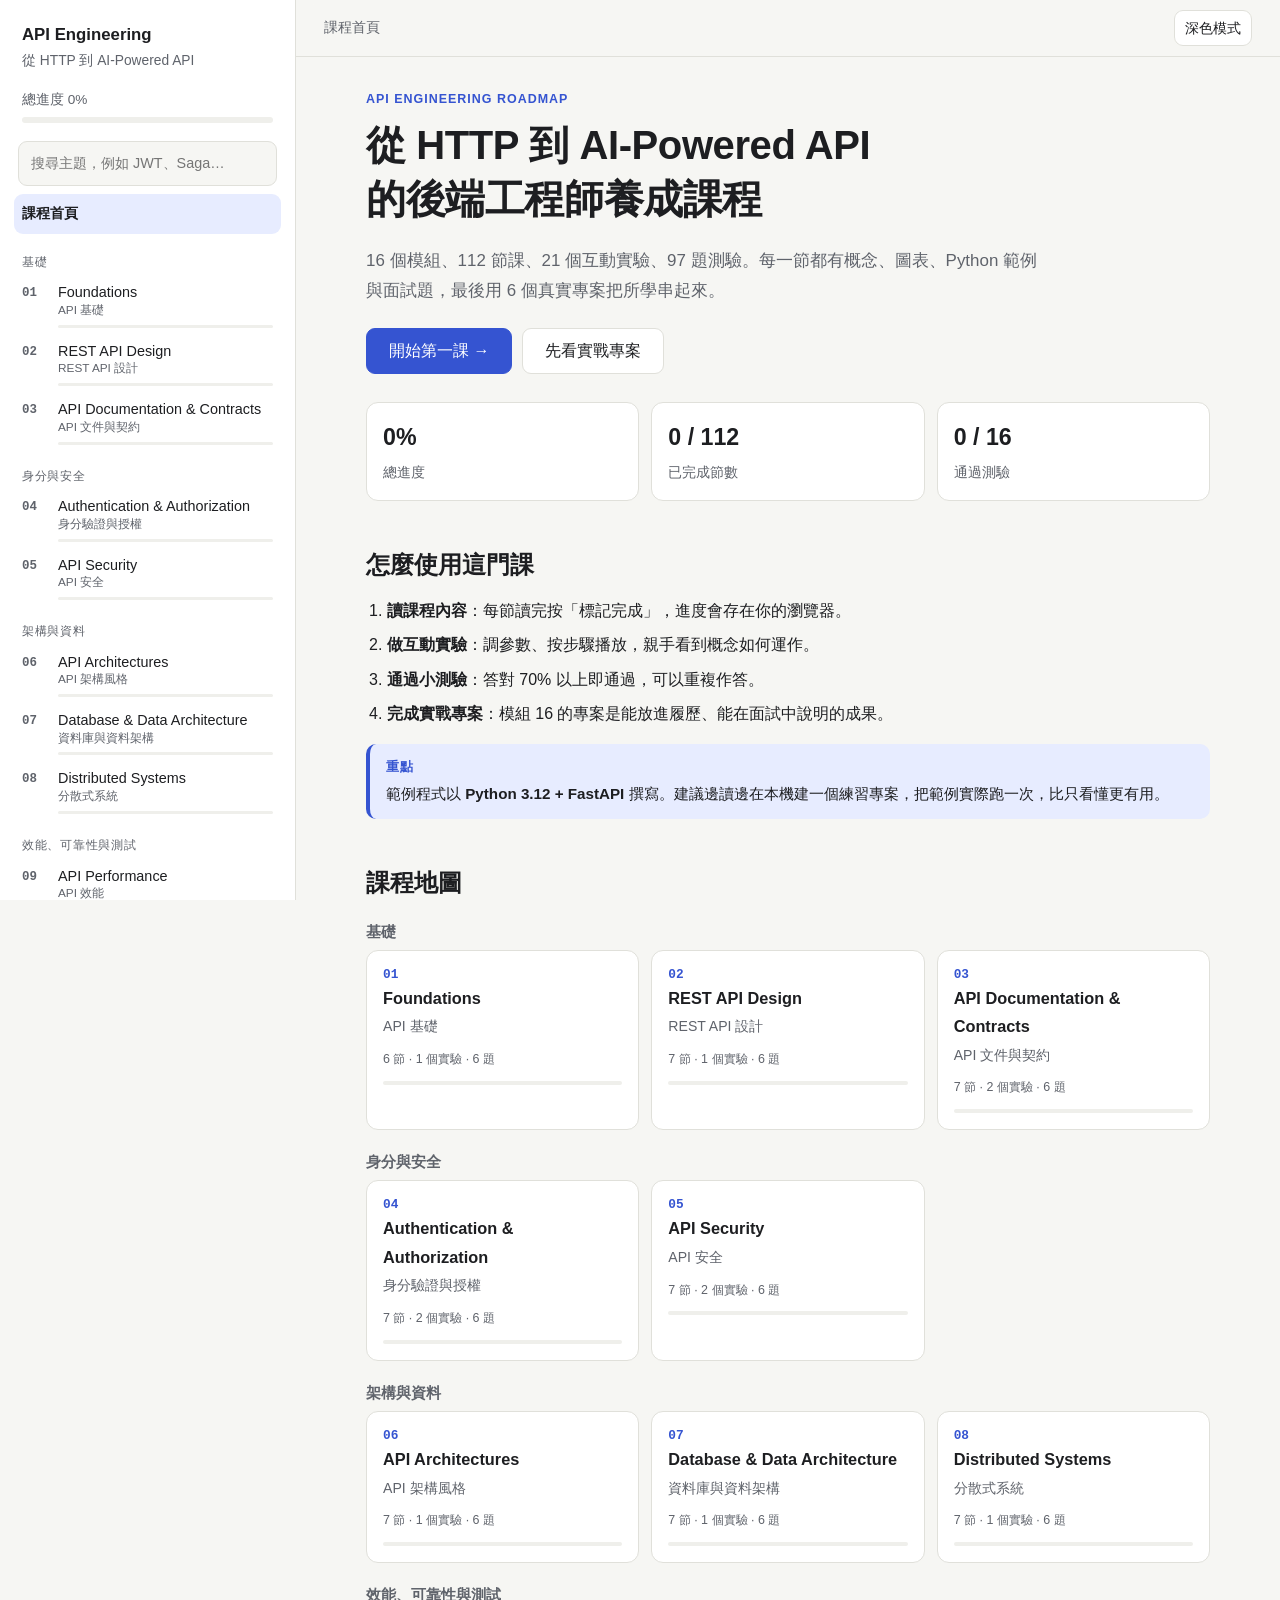
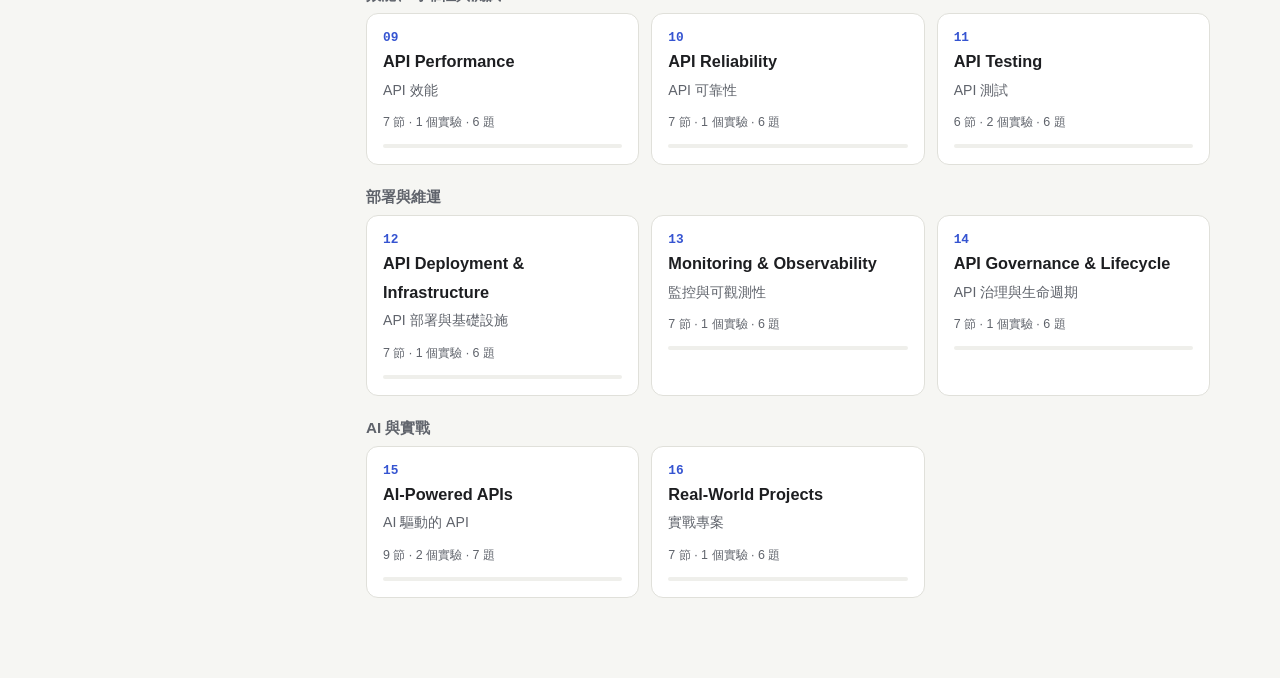
==== index.html @ 9909c521 "Build interactive API Engineering course (16 modules) Single-page course that opens directly from in" ====
<!doctype html>
<html lang="zh-Hant-TW">
<head>
  <meta charset="utf-8">
  <meta name="viewport" content="width=device-width, initial-scale=1">
  <title>API Engineering 互動式課程</title>
  <meta name="description" content="從 HTTP 到 AI-Powered API 的後端工程師養成互動式課程：16 個模組、互動實驗、測驗與實戰專案。">
  <link rel="stylesheet" href="assets/style.css">
</head>
<body>
  <div class="layout">
    <aside class="side" aria-label="課程目錄">
      <a class="brand" href="#/">API Engineering<small>從 HTTP 到 AI-Powered API</small></a>
      <div class="total">總進度 <span id="total-pct">0%</span><div class="total-track"><i id="total-bar"></i></div></div>
      <div class="search">
        <input id="search" type="search" placeholder="搜尋主題，例如 JWT、Saga…" aria-label="搜尋課程主題" autocomplete="off">
        <div id="search-results" hidden></div>
      </div>
      <nav id="mod-nav"></nav>
    </aside>
    <div class="content">
      <div class="topbar">
        <button type="button" class="icon-btn" id="menu-btn" aria-label="開啟目錄">☰ 目錄</button>
        <span id="crumb"></span>
        <button type="button" class="icon-btn" id="theme-btn" aria-label="切換深色／淺色模式">深色模式</button>
      </div>
      <main id="main" tabindex="-1"></main>
    </div>
  </div>
  <div id="scrim"></div>
  <div id="print-area"></div>

  <noscript><p style="padding:24px">此課程需要啟用 JavaScript。</p></noscript>

  <script src="assets/app.js"></script>
  <script src="content/m01-foundations.js"></script>
  <script src="content/m02-rest.js"></script>
  <script src="content/m03-contracts.js"></script>
  <script src="content/m04-auth.js"></script>
  <script src="content/m05-security.js"></script>
  <script src="content/m06-architectures.js"></script>
  <script src="content/m07-database.js"></script>
  <script src="content/m08-distributed.js"></script>
  <script src="content/m09-performance.js"></script>
  <script src="content/m10-reliability.js"></script>
  <script src="content/m11-testing.js"></script>
  <script src="content/m12-deployment.js"></script>
  <script src="content/m13-observability.js"></script>
  <script src="content/m14-governance.js"></script>
  <script src="content/m15-ai-apis.js"></script>
  <script src="content/m16-projects.js"></script>
  <script>Course.start();</script>
</body>
</html>
---- assets/style.css ----
/* API Engineering 互動式課程 — 樣式 */
:root {
  --bg: #f6f6f3;
  --surface: #ffffff;
  --surface-2: #efefeb;
  --text: #1d1e21;
  --muted: #5f636b;
  --border: #e0e0da;
  --accent: #3554d1;
  --accent-ink: #ffffff;
  --accent-weak: #e7ecff;
  --good: #1d7f47;
  --good-weak: #e1f3e8;
  --warn: #a8540c;
  --warn-weak: #fcefdf;
  --bad: #be3434;
  --bad-weak: #fbe6e6;
  --info: #2a6f9b;
  --info-weak: #e3f0f8;
  --code-bg: #f3f3ef;
  --t-k: #8a3fb8;
  --t-s: #1d7f47;
  --t-c: #8a8d94;
  --t-n: #b4560f;
  --t-p: #2457b8;
  --t-d: #a1356b;
  --shadow: 0 1px 2px rgba(0, 0, 0, .04), 0 4px 16px rgba(0, 0, 0, .04);
  --radius: 12px;
  --side-w: 296px;
  --font: -apple-system, BlinkMacSystemFont, "Segoe UI", "PingFang TC", "Noto Sans TC", "Microsoft JhengHei", "Heiti TC", sans-serif;
  --mono: ui-monospace, "SFMono-Regular", "JetBrains Mono", Menlo, Consolas, "Noto Sans Mono CJK TC", monospace;
  color-scheme: light;
}
@media (prefers-color-scheme: dark) {
  :root:not([data-theme="light"]) {
    --bg: #131416; --surface: #1b1c1f; --surface-2: #24262a; --text: #e8e8e6; --muted: #a0a3aa; --border: #2f3136;
    --accent: #8ea2ff; --accent-ink: #10131d; --accent-weak: #232a47;
    --good: #5fcf8e; --good-weak: #17301f; --warn: #f0a85b; --warn-weak: #35261a; --bad: #f07a7a; --bad-weak: #3a1d1d;
    --info: #7cc0ea; --info-weak: #18303f; --code-bg: #16171a;
    --t-k: #c79bf0; --t-s: #8fd6a4; --t-c: #7c8088; --t-n: #f0b072; --t-p: #8eb4ff; --t-d: #f08cbf;
    --shadow: 0 1px 2px rgba(0, 0, 0, .3); color-scheme: dark;
  }
}
:root[data-theme="dark"] {
  --bg: #131416; --surface: #1b1c1f; --surface-2: #24262a; --text: #e8e8e6; --muted: #a0a3aa; --border: #2f3136;
  --accent: #8ea2ff; --accent-ink: #10131d; --accent-weak: #232a47;
  --good: #5fcf8e; --good-weak: #17301f; --warn: #f0a85b; --warn-weak: #35261a; --bad: #f07a7a; --bad-weak: #3a1d1d;
  --info: #7cc0ea; --info-weak: #18303f; --code-bg: #16171a;
  --t-k: #c79bf0; --t-s: #8fd6a4; --t-c: #7c8088; --t-n: #f0b072; --t-p: #8eb4ff; --t-d: #f08cbf;
  --shadow: 0 1px 2px rgba(0, 0, 0, .3); color-scheme: dark;
}

* { box-sizing: border-box; }
html { -webkit-text-size-adjust: 100%; }
body { margin: 0; background: var(--bg); color: var(--text); font: 16px/1.75 var(--font); }
a { color: var(--accent); text-decoration: none; }
a:hover { text-decoration: underline; }
h1, h2, h3, h4 { line-height: 1.35; margin: 0 0 .5em; }
p { margin: 0 0 1em; }
small { font-size: .82em; }
code { font-family: var(--mono); font-size: .88em; background: var(--surface-2); padding: .1em .38em; border-radius: 5px; }
.muted { color: var(--muted); }
.small { font-size: .85rem; }
.center { text-align: center; }
.good { color: var(--good); }
.bad { color: var(--bad); }
.warn { color: var(--warn); }
:focus-visible { outline: 2px solid var(--accent); outline-offset: 2px; }
main:focus, main:focus-visible { outline: none; }

/* ---------- 版面 ---------- */
.layout { display: grid; grid-template-columns: var(--side-w) minmax(0, 1fr); min-height: 100vh; }
.side { position: sticky; top: 0; height: 100vh; overflow-y: auto; background: var(--surface); border-right: 1px solid var(--border); padding: 20px 14px 32px; }
.brand { display: block; color: var(--text); font-weight: 700; font-size: 1.05rem; padding: 0 8px; }
.brand small { display: block; color: var(--muted); font-weight: 400; }
.total { padding: 14px 8px 4px; font-size: .85rem; color: var(--muted); }
.total-track { height: 6px; background: var(--surface-2); border-radius: 99px; overflow: hidden; margin-top: 6px; }
.total-track i { display: block; height: 100%; background: var(--accent); width: 0; transition: width .3s; }
.search { position: relative; margin: 14px 4px 8px; }
.search input { width: 100%; padding: 9px 12px; border: 1px solid var(--border); border-radius: 9px; background: var(--bg); color: var(--text); font: inherit; font-size: .9rem; }
#search-results { position: absolute; left: 0; right: 0; top: calc(100% + 4px); z-index: 30; background: var(--surface); border: 1px solid var(--border); border-radius: 10px; box-shadow: var(--shadow); max-height: 60vh; overflow-y: auto; padding: 6px; }
#search-results a { display: block; padding: 8px 10px; border-radius: 8px; color: var(--text); font-size: .88rem; line-height: 1.45; }
#search-results a:hover { background: var(--surface-2); text-decoration: none; }
#search-results small { display: block; color: var(--muted); }
#search-results p { margin: 8px 10px; font-size: .88rem; }
#mod-nav a { display: block; color: var(--text); border-radius: 9px; padding: 7px 8px; font-size: .9rem; }
#mod-nav a:hover { background: var(--surface-2); text-decoration: none; }
#mod-nav a.active { background: var(--accent-weak); }
.nav-home, .nav-finish { font-weight: 600; margin: 4px 0; }
.nav-finish { margin-top: 14px; border: 1px dashed var(--border); }
.nav-phase { font-size: .74rem; letter-spacing: .06em; color: var(--muted); padding: 14px 8px 4px; }
.nav-mod { display: grid !important; grid-template-columns: 30px 1fr; gap: 0 6px; align-items: start; }
.nav-num { font: 600 .78rem var(--mono); color: var(--muted); padding-top: 3px; }
.nav-mod.complete .nav-num { color: var(--good); }
.nav-mod.complete .nav-num::after { content: " ✓"; }
.nav-title { line-height: 1.35; }
.nav-title small { display: block; color: var(--muted); }
.nav-bar { grid-column: 2; height: 3px; background: var(--surface-2); border-radius: 99px; margin-top: 6px; overflow: hidden; }
.nav-bar i { display: block; height: 100%; background: var(--accent); width: 0; }
.nav-mod.complete .nav-bar i { background: var(--good); }

.content { min-width: 0; }
.topbar { position: sticky; top: 0; z-index: 20; display: flex; align-items: center; gap: 12px; padding: 10px 28px; background: color-mix(in srgb, var(--bg) 88%, transparent); backdrop-filter: blur(8px); border-bottom: 1px solid var(--border); }
#crumb { flex: 1; min-width: 0; font-size: .9rem; color: var(--muted); white-space: nowrap; overflow: hidden; text-overflow: ellipsis; }
.icon-btn { border: 1px solid var(--border); background: var(--surface); color: var(--text); border-radius: 9px; height: 36px; min-width: 36px; padding: 0 10px; font: inherit; font-size: .88rem; cursor: pointer; }
.icon-btn:hover { background: var(--surface-2); }
#menu-btn { display: none; }
main { max-width: 900px; margin: 0 auto; padding: 32px 28px 80px; outline: none; }
#scrim { display: none; }

/* ---------- 按鈕 ---------- */
.btn { display: inline-flex; align-items: center; justify-content: center; gap: 6px; border: 1px solid var(--border); background: var(--surface); color: var(--text); padding: 8px 16px; border-radius: 9px; font: inherit; font-size: .92rem; font-weight: 500; cursor: pointer; text-decoration: none !important; line-height: 1.4; }
.btn:hover { background: var(--surface-2); }
.btn:disabled { opacity: .45; cursor: not-allowed; }
.btn.primary { background: var(--accent); color: var(--accent-ink); border-color: var(--accent); }
.btn.primary:hover { filter: brightness(1.08); }
.btn.ghost { background: transparent; }
.btn.danger { color: var(--bad); border-color: var(--bad); background: transparent; }
.btn.lg { padding: 11px 22px; font-size: 1rem; }
.chip { border: 1px solid var(--border); background: var(--surface); color: var(--text); padding: 6px 12px; border-radius: 99px; font: inherit; font-size: .88rem; cursor: pointer; }
.chip:hover { border-color: var(--accent); }
.chip.on { background: var(--accent); color: var(--accent-ink); border-color: var(--accent); }
.chip.ok { background: var(--good-weak); border-color: var(--good); color: var(--good); }
.chip.bad { background: var(--bad-weak); border-color: var(--bad); color: var(--bad); }

/* ---------- 首頁 ---------- */
.eyebrow { font-size: .78rem; letter-spacing: .08em; text-transform: uppercase; color: var(--accent); font-weight: 600; margin-bottom: .6em; }
.hero h1 { font-size: clamp(1.7rem, 4vw, 2.5rem); letter-spacing: -.01em; }
.lead { font-size: 1.06rem; color: var(--muted); max-width: 680px; }
.hero-cta { display: flex; flex-wrap: wrap; gap: 10px; margin: 22px 0 28px; }
.stat-row { display: grid; grid-template-columns: repeat(auto-fit, minmax(150px, 1fr)); gap: 12px; }
.stat-row.col { grid-template-columns: 1fr 1fr; }
.stat { background: var(--surface); border: 1px solid var(--border); border-radius: var(--radius); padding: 14px 16px; }
.stat b { display: block; font-size: 1.45rem; font-variant-numeric: tabular-nums; }
.stat span { color: var(--muted); font-size: .85rem; }
.how, .roadmap { margin-top: 48px; }
.how-list { padding-left: 1.3em; }
.how-list li { margin-bottom: .4em; }
.phase { margin-top: 22px; }
.phase h3 { font-size: .95rem; color: var(--muted); font-weight: 600; }
.mod-grid { display: grid; grid-template-columns: repeat(auto-fill, minmax(240px, 1fr)); gap: 12px; }
.mod-card { display: flex; flex-direction: column; gap: 2px; background: var(--surface); border: 1px solid var(--border); border-radius: var(--radius); padding: 16px; color: var(--text); transition: border-color .15s, transform .15s; }
.mod-card:hover { border-color: var(--accent); text-decoration: none; transform: translateY(-1px); }
.mc-num { font: 600 .8rem var(--mono); color: var(--accent); }
.mod-card.complete .mc-num { color: var(--good); }
.mod-card.complete .mc-num::after { content: " ✓ 完成"; font-family: var(--font); }
.mc-title { font-weight: 650; font-size: 1.02rem; }
.mc-zh { color: var(--muted); font-size: .88rem; }
.mc-meta { color: var(--muted); font-size: .78rem; margin-top: 8px; }
.mc-bar, .mp-bar { height: 4px; background: var(--surface-2); border-radius: 99px; overflow: hidden; margin-top: 8px; }
.mc-bar i, .mp-bar i { display: block; height: 100%; background: var(--accent); }
.mod-card.complete .mc-bar i { background: var(--good); }

/* ---------- 模組頁 ---------- */
.mod-head h1 { font-size: clamp(1.6rem, 4vw, 2.2rem); margin-bottom: .1em; }
.mod-zh { color: var(--muted); font-size: 1.1rem; margin-bottom: 1em; }
.goals { background: var(--surface); border: 1px solid var(--border); border-radius: var(--radius); padding: 16px 20px; margin: 18px 0; }
.goals h2 { font-size: .95rem; color: var(--muted); }
.goals ul { margin: 0; padding-left: 1.2em; }
.mod-prog { display: flex; align-items: center; gap: 12px; }
.mod-prog .mp-bar { flex: 1; margin: 0; height: 6px; }
.mp-text { font-size: .85rem; color: var(--muted); white-space: nowrap; }
.tabs { position: sticky; top: 57px; z-index: 10; display: flex; gap: 4px; margin: 26px 0 22px; border-bottom: 1px solid var(--border); background: var(--bg); overflow-x: auto; scrollbar-width: none; }
.tabs a { padding: 10px 14px; color: var(--muted); border-bottom: 2px solid transparent; margin-bottom: -1px; white-space: nowrap; font-weight: 500; }
.tabs a:hover { color: var(--text); text-decoration: none; }
.tabs a.on { color: var(--text); border-bottom-color: var(--accent); }
.tabs small { background: var(--surface-2); border-radius: 99px; padding: 0 7px; font-size: .74rem; }
.pager { display: flex; justify-content: space-between; gap: 12px; margin-top: 48px; padding-top: 20px; border-top: 1px solid var(--border); flex-wrap: wrap; }

.toc { list-style: none; padding: 0; margin: 0 0 28px; display: grid; grid-template-columns: repeat(auto-fill, minmax(250px, 1fr)); gap: 6px; }
.toc a { display: block; padding: 8px 12px; border-radius: 9px; background: var(--surface); border: 1px solid var(--border); color: var(--text); font-size: .9rem; line-height: 1.4; }
.toc a:hover { border-color: var(--accent); text-decoration: none; }
.toc small { color: var(--muted); display: block; }
.toc-idx { font: 600 .76rem var(--mono); color: var(--muted); margin-right: 6px; }
.toc li.done .toc-idx { color: var(--good); }
.toc li.done .toc-idx::before { content: "✓ "; }

.lesson { background: var(--surface); border: 1px solid var(--border); border-radius: var(--radius); padding: 26px 28px; margin-bottom: 18px; scroll-margin-top: 120px; transition: box-shadow .3s; }
.lesson.flash { box-shadow: 0 0 0 3px var(--accent-weak), 0 0 0 1px var(--accent); }
.lesson > header { display: flex; gap: 14px; align-items: flex-start; margin-bottom: 14px; }
.lesson .idx { font: 600 .8rem var(--mono); background: var(--accent-weak); color: var(--accent); border-radius: 7px; padding: 4px 8px; margin-top: 4px; white-space: nowrap; }
.lesson.done .idx { background: var(--good-weak); color: var(--good); }
.lesson h2 { font-size: 1.32rem; margin: 0; }
.lesson .zh { color: var(--muted); margin: 0; }
.lesson > footer { margin-top: 18px; display: flex; justify-content: flex-end; }
.lesson.done .done-btn { color: var(--good); border-color: var(--good); }
.prose h3 { font-size: 1.05rem; margin-top: 1.5em; }
.prose h3:first-child { margin-top: 0; }
.prose ul, .prose ol { padding-left: 1.3em; margin: 0 0 1em; }
.prose li { margin-bottom: .3em; }
.prose li > ul { margin-top: .3em; }

.tbl { overflow-x: auto; margin: 0 0 1.2em; border: 1px solid var(--border); border-radius: 10px; }
.tbl table { border-collapse: collapse; width: 100%; font-size: .9rem; line-height: 1.55; }
.tbl th, .tbl td { text-align: left; padding: 9px 12px; border-bottom: 1px solid var(--border); vertical-align: top; }
.tbl th { background: var(--surface-2); font-weight: 600; white-space: nowrap; }
.tbl tr:last-child td { border-bottom: 0; }

.note { border-radius: 10px; padding: 12px 16px; margin: 0 0 1.2em; border-left: 4px solid; font-size: .95rem; }
.note > strong { display: block; font-size: .8rem; letter-spacing: .04em; margin-bottom: 2px; }
.note > div > :last-child { margin-bottom: 0; }
.note-tip { background: var(--accent-weak); border-color: var(--accent); }
.note-tip > strong { color: var(--accent); }
.note-warn { background: var(--warn-weak); border-color: var(--warn); }
.note-warn > strong { color: var(--warn); }
.note-info { background: var(--info-weak); border-color: var(--info); }
.note-info > strong { color: var(--info); }
.note-ex { background: var(--good-weak); border-color: var(--good); }
.note-ex > strong { color: var(--good); }

.flow { display: flex; flex-wrap: wrap; align-items: center; gap: 6px; margin: 0 0 1.2em; }
.flow-step { background: var(--surface-2); border: 1px solid var(--border); border-radius: 8px; padding: 5px 10px; font-size: .88rem; line-height: 1.4; }
.flow-arrow { color: var(--muted); }

figure.code { margin: 0 0 1.2em; border: 1px solid var(--border); border-radius: 10px; overflow: hidden; background: var(--code-bg); }
figure.code figcaption { display: flex; justify-content: space-between; align-items: center; padding: 6px 8px 6px 14px; font-size: .78rem; color: var(--muted); border-bottom: 1px solid var(--border); }
.copy { border: 1px solid var(--border); background: var(--surface); color: var(--muted); border-radius: 6px; padding: 2px 10px; font: inherit; font-size: .76rem; cursor: pointer; }
.copy:hover { color: var(--text); }
figure.code pre { margin: 0; padding: 14px 16px; overflow-x: auto; font: .84rem/1.6 var(--mono); tab-size: 4; }
figure.code pre code { background: none; padding: 0; font-size: inherit; }
.t-k { color: var(--t-k); }
.t-s { color: var(--t-s); }
.t-c { color: var(--t-c); font-style: italic; }
.t-n { color: var(--t-n); }
.t-p { color: var(--t-p); }
.t-d { color: var(--t-d); }

details.qa { border: 1px solid var(--border); border-radius: 10px; margin-top: 10px; background: var(--bg); }
details.qa summary { cursor: pointer; padding: 10px 14px; font-weight: 500; list-style: none; }
details.qa summary::-webkit-details-marker { display: none; }
details.qa summary::after { content: "看參考答案 ▾"; float: right; color: var(--muted); font-size: .8rem; font-weight: 400; margin-top: 3px; }
details.qa[open] summary::after { content: "收起 ▴"; }
.qa-tag { font-size: .72rem; background: var(--warn-weak); color: var(--warn); border-radius: 5px; padding: 1px 6px; margin-right: 8px; vertical-align: 2px; }
.qa-a { padding: 0 14px 12px; font-size: .95rem; }
.qa-a > :last-child { margin-bottom: 0; }

.checklist { margin-top: 16px; border: 1px solid var(--border); border-radius: 10px; padding: 14px 16px; background: var(--bg); }
.checklist h3 { font-size: .95rem; }
.chk { display: flex; gap: 10px; align-items: flex-start; padding: 4px 0; cursor: pointer; }
.chk input { margin-top: .45em; accent-color: var(--accent); }
.chk-count { color: var(--muted); font-size: .85rem; margin: 8px 0 0; }

/* ---------- 實驗 ---------- */
.lab { background: var(--surface); border: 1px solid var(--border); border-radius: var(--radius); padding: 24px 26px; margin-bottom: 20px; }
.lab > header { display: flex; align-items: center; gap: 10px; flex-wrap: wrap; }
.lab > header h2 { font-size: 1.2rem; margin: 0; }
.lab-tag { font-size: .74rem; background: var(--good-weak); color: var(--good); padding: 2px 8px; border-radius: 6px; font-weight: 600; }
.lab-desc { color: var(--muted); margin: 8px 0 18px; }
.lab-foot { display: flex; justify-content: space-between; align-items: center; gap: 12px; flex-wrap: wrap; margin-top: 14px; color: var(--muted); font-size: .9rem; }
.controls { display: grid; grid-template-columns: repeat(auto-fit, minmax(220px, 1fr)); gap: 12px 20px; margin-bottom: 16px; }
.fld { display: flex; flex-direction: column; gap: 4px; font-size: .9rem; }
.fld > span { display: flex; justify-content: space-between; gap: 8px; color: var(--muted); }
.fld output { color: var(--text); font-weight: 600; font-variant-numeric: tabular-nums; }
.fld input[type=range] { width: 100%; accent-color: var(--accent); }
.fld select, .fld input[type=number], .fld input[type=text], .lab textarea, .lab select, .row input[type=text] {
  font: inherit; font-size: .9rem; padding: 7px 10px; border: 1px solid var(--border); border-radius: 8px; background: var(--bg); color: var(--text); width: 100%; }
.lab textarea { font-family: var(--mono); font-size: .82rem; line-height: 1.55; min-height: 120px; resize: vertical; }
.row { display: flex; gap: 10px; flex-wrap: wrap; align-items: center; }
.row > input[type=text] { flex: 1; min-width: 180px; width: auto; }
.btn-row { display: flex; gap: 8px; flex-wrap: wrap; margin: 10px 0; }
.out { background: var(--bg); border: 1px solid var(--border); border-radius: 10px; padding: 14px 16px; }
.kpis { display: grid; grid-template-columns: repeat(auto-fit, minmax(140px, 1fr)); gap: 10px; margin: 12px 0; }
.kpi { background: var(--bg); border: 1px solid var(--border); border-radius: 10px; padding: 10px 12px; }
.kpi b { display: block; font-size: 1.2rem; font-variant-numeric: tabular-nums; }
.kpi span { font-size: .8rem; color: var(--muted); }
.kpi.bad b { color: var(--bad); }
.kpi.good b { color: var(--good); }
.bars { display: flex; flex-direction: column; gap: 8px; }
.bar-row { display: grid; grid-template-columns: 120px 1fr 80px; gap: 10px; align-items: center; font-size: .86rem; }
.bar-track { height: 18px; background: var(--surface-2); border-radius: 5px; overflow: hidden; position: relative; }
.bar-fill { position: absolute; top: 0; bottom: 0; background: var(--accent); border-radius: 5px; transition: left .3s, width .3s; }
.bar-val { text-align: right; font-variant-numeric: tabular-nums; color: var(--muted); }
.log { background: var(--bg); border: 1px solid var(--border); border-radius: 10px; padding: 10px 12px; font: .8rem/1.6 var(--mono); max-height: 220px; overflow-y: auto; }
.log div { white-space: pre-wrap; word-break: break-word; }
.log .ok { color: var(--good); }
.log .bad { color: var(--bad); }
.log .warn { color: var(--warn); }
.log .info { color: var(--info); }
.pill { display: inline-block; padding: 2px 10px; border-radius: 99px; font-size: .8rem; font-weight: 600; background: var(--surface-2); }
.pill.ok { background: var(--good-weak); color: var(--good); }
.pill.bad { background: var(--bad-weak); color: var(--bad); }
.pill.warn { background: var(--warn-weak); color: var(--warn); }
.pill.info { background: var(--info-weak); color: var(--info); }
.dots { display: flex; flex-wrap: wrap; gap: 3px; min-height: 14px; }
.dots i { width: 10px; height: 10px; border-radius: 3px; background: var(--good); }
.dots i.x { background: var(--bad); }
.dots i.f { background: var(--warn); }

.classify { display: flex; flex-direction: column; gap: 12px; }
.cl-item { border: 1px solid var(--border); border-radius: 10px; padding: 14px 16px; background: var(--bg); }
.cl-q { margin-bottom: 10px; }
.cl-q > :last-child { margin-bottom: 0; }
.cl-q figure.code { margin-bottom: 0; }
.cl-choices { display: flex; flex-wrap: wrap; gap: 6px; }
.cl-explain { margin-top: 10px; font-size: .92rem; }
.cl-explain strong { margin-right: 6px; }

.stepper .st-ctrl { display: flex; align-items: center; gap: 8px; flex-wrap: wrap; margin-top: 14px; }
.st-count { color: var(--muted); font-size: .85rem; min-width: 48px; text-align: center; font-variant-numeric: tabular-nums; }
.st-detail { margin-top: 14px; background: var(--bg); border: 1px solid var(--border); border-radius: 10px; padding: 14px 16px; }
.st-detail h4 { font-size: 1rem; }
.st-detail > :last-child { margin-bottom: 0; }

.seq { border: 1px solid var(--border); border-radius: 10px; overflow: hidden; background: var(--bg); }
.seq-head, .seq-row { display: grid; }
.seq-actor { text-align: center; font-size: .8rem; font-weight: 600; padding: 8px 4px; border-bottom: 1px solid var(--border); background: var(--surface-2); line-height: 1.35; }
.seq-body { max-height: 300px; overflow-y: auto; padding: 6px 0; position: relative;
  background-image: linear-gradient(to right, transparent calc(50% - 1px), var(--border) calc(50% - 1px), var(--border) calc(50% + 1px), transparent calc(50% + 1px));
  background-size: calc(100% / var(--n)) 100%; background-repeat: repeat; background-attachment: local; }
.seq-row { padding: 3px 0; opacity: .55; }
.seq-row.cur { opacity: 1; }
.seq-arrow { --off: calc(50% / var(--span, 1)); position: relative; text-align: center; font-size: .78rem; line-height: 1.3; padding: 0 4px 8px; }
.seq-arrow span { display: inline-block; background: var(--bg); padding: 0 4px; position: relative; z-index: 1; }
.seq-row.cur .seq-arrow span { color: var(--accent); font-weight: 600; }
.seq-arrow::before { content: ""; position: absolute; left: var(--off); right: var(--off); bottom: 3px; border-bottom: 2px solid var(--muted); }
.seq-row.cur .seq-arrow::before { border-color: var(--accent); }
.seq-arrow.right::after, .seq-arrow.left::after { content: ""; position: absolute; bottom: -1px; border: 5px solid transparent; }
.seq-arrow.right::after { right: var(--off); border-left-color: var(--muted); border-right: 0; }
.seq-arrow.left::after { left: var(--off); border-right-color: var(--muted); border-left: 0; }
.seq-row.cur .seq-arrow.right::after { border-left-color: var(--accent); }
.seq-row.cur .seq-arrow.left::after { border-right-color: var(--accent); }
.seq-arrow.self::before { left: 30%; right: 30%; border: 2px dashed var(--muted); border-top: 0; height: 8px; }

.grid2 { display: grid; grid-template-columns: 1fr 1fr; gap: 14px; }
.panel { border: 1px solid var(--border); border-radius: 10px; padding: 12px 14px; background: var(--bg); min-width: 0; }
.panel h4 { font-size: .9rem; margin-bottom: 6px; }
.panel pre { margin: 0; font: .78rem/1.55 var(--mono); white-space: pre-wrap; word-break: break-word; }
.panel pre.scroll { max-height: 380px; overflow-y: auto; }

/* ---------- 測驗 ---------- */
.quiz-head { color: var(--muted); }
.q { border: 1px solid var(--border); border-radius: var(--radius); background: var(--surface); padding: 16px 20px; margin: 0 0 14px; }
.q legend { display: flex; gap: 10px; font-weight: 600; padding: 0; float: left; width: 100%; margin-bottom: 10px; }
.q legend + * { clear: both; }
.qn { flex: none; width: 26px; height: 26px; border-radius: 50%; background: var(--accent-weak); color: var(--accent); display: inline-grid; place-items: center; font-size: .82rem; margin-top: 2px; }
.opt { display: flex; align-items: flex-start; gap: 10px; padding: 8px 12px; border: 1px solid var(--border); border-radius: 9px; margin-bottom: 6px; cursor: pointer; clear: both; }
.opt:hover { border-color: var(--accent); }
.opt input { margin-top: .45em; accent-color: var(--accent); }
.opt-key { color: var(--muted); margin-right: 8px; font-family: var(--mono); }
.opt.ans { border-color: var(--good); background: var(--good-weak); }
.opt.picked { border-color: var(--bad); background: var(--bad-weak); }
.q.right .qn { background: var(--good-weak); color: var(--good); }
.q.wrong .qn { background: var(--bad-weak); color: var(--bad); }
.explain { margin-top: 10px; font-size: .93rem; padding: 10px 12px; background: var(--bg); border-radius: 8px; }
.explain strong { margin-right: 6px; }
.quiz-actions { display: flex; gap: 10px; margin-top: 8px; }
.quiz-result { margin-top: 14px; padding: 12px 16px; border-radius: 10px; font-weight: 500; }
.quiz-result:empty { display: none; }
.quiz-result.good { background: var(--good-weak); color: var(--good); }
.quiz-result.bad { background: var(--bad-weak); color: var(--bad); }
.quiz-result.warn { background: var(--warn-weak); color: var(--warn); }

/* ---------- 重點整理、報告 ---------- */
.sheet { background: var(--surface); border: 1px solid var(--border); border-radius: var(--radius); padding: 24px 28px; }
.sheet h2 { font-size: 1.15rem; }
.sheet li { margin-bottom: .45em; }
.sheet-actions { margin-top: 14px; }
.report { display: grid; grid-template-columns: 320px 1fr; gap: 20px; align-items: center; margin-bottom: 24px; }
.radar { width: 100%; max-width: 320px; display: block; margin: 0 auto; }
.rd-grid { fill: none; stroke: var(--border); }
.rd-axis { stroke: var(--border); }
.rd-label { font: 10px var(--mono); fill: var(--muted); text-anchor: middle; dominant-baseline: middle; }
.rd-val { fill: color-mix(in srgb, var(--accent) 25%, transparent); stroke: var(--accent); stroke-width: 2; }
.cert-form, .reset-zone { margin-top: 32px; background: var(--surface); border: 1px solid var(--border); border-radius: var(--radius); padding: 22px 24px; }
.reset-zone { border-style: dashed; }
.empty { color: var(--muted); }

#print-area { display: none; }
.cert { border: 3px double #333; padding: 10mm; }
.cert-inner { border: 1px solid #999; padding: 18mm 14mm; text-align: center; color: #111; }
.cert h1 { font-size: 30pt; margin: 4mm 0 8mm; letter-spacing: .3em; }
.cert-eyebrow { letter-spacing: .3em; text-transform: uppercase; font-size: 10pt; color: #555; }
.cert-name { font-size: 24pt; font-weight: 700; border-bottom: 1px solid #333; display: inline-block; padding: 0 12mm 2mm; margin-bottom: 8mm; }
.cert-mods { font-size: 8.5pt; color: #555; line-height: 1.6; margin-top: 8mm; }
.cert-date { margin-top: 10mm; }

/* ---------- 響應式 ---------- */
@media (max-width: 920px) {
  .layout { grid-template-columns: 1fr; }
  .side { position: fixed; z-index: 50; left: 0; top: 0; bottom: 0; width: min(86vw, 320px); transform: translateX(-100%); transition: transform .25s; }
  body.drawer-open .side { transform: none; box-shadow: 0 0 40px rgba(0, 0, 0, .25); }
  body.drawer-open #scrim { display: block; position: fixed; inset: 0; z-index: 40; background: rgba(0, 0, 0, .35); }
  #menu-btn { display: inline-block; }
  .topbar { padding: 8px 16px; }
  main { padding: 22px 16px 64px; }
  .tabs { top: 53px; }
  .lesson, .lab, .sheet { padding: 18px 16px; }
  .report { grid-template-columns: 1fr; }
  .grid2 { grid-template-columns: 1fr; }
  .bar-row { grid-template-columns: 84px 1fr 64px; }
}
@media (max-width: 520px) {
  body { font-size: 15.5px; }
  .lesson > header { flex-direction: column; gap: 6px; }
  .stat-row.col { grid-template-columns: 1fr 1fr; }
  .hero .stat-row { grid-template-columns: repeat(3, 1fr); gap: 8px; }
  .hero .stat { padding: 10px; }
  .hero .stat b { font-size: 1.1rem; }
}

@media print {
  .side, .topbar, .tabs, .pager, .lesson > footer, #scrim { display: none !important; }
  .layout { display: block; }
  body { background: #fff; color: #111; }
  body.printing > *:not(#print-area) { display: none !important; }
  body.printing #print-area { display: block; }
  .sheet { border: 0; padding: 0; }
}
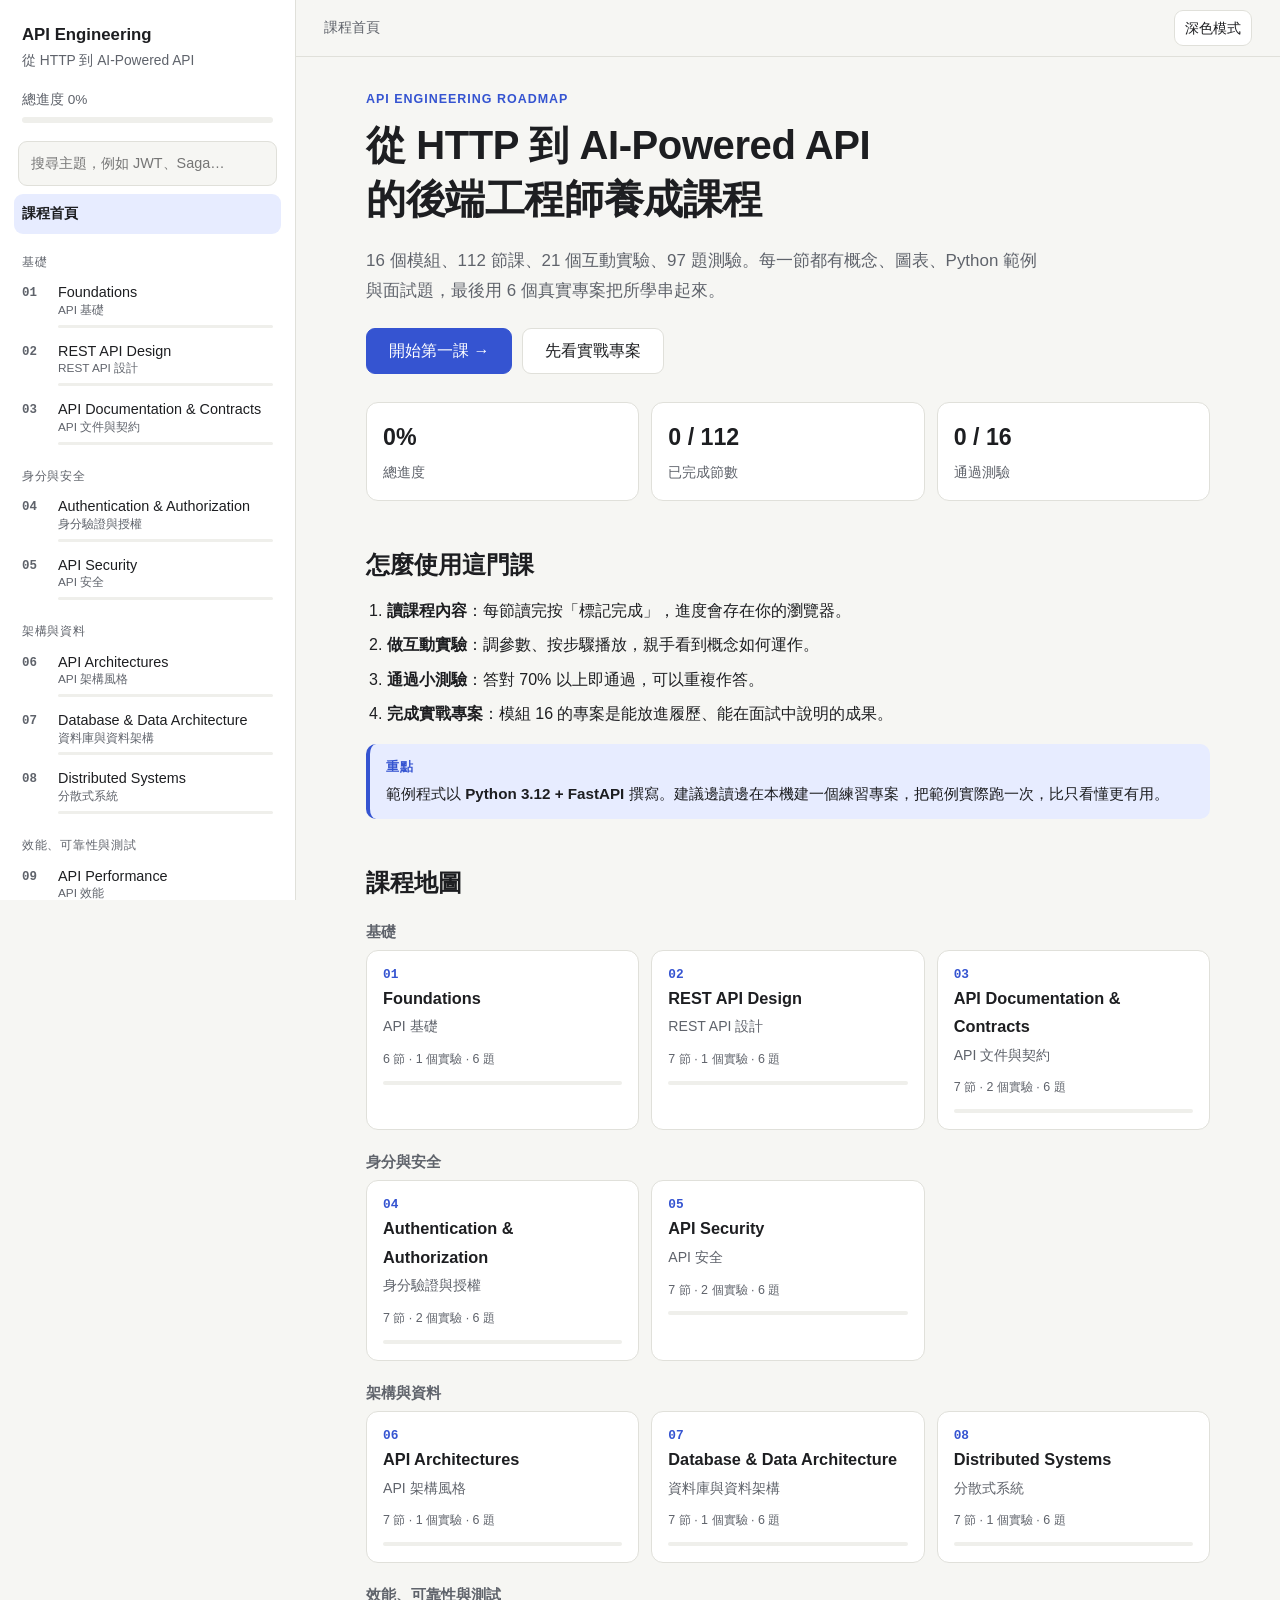
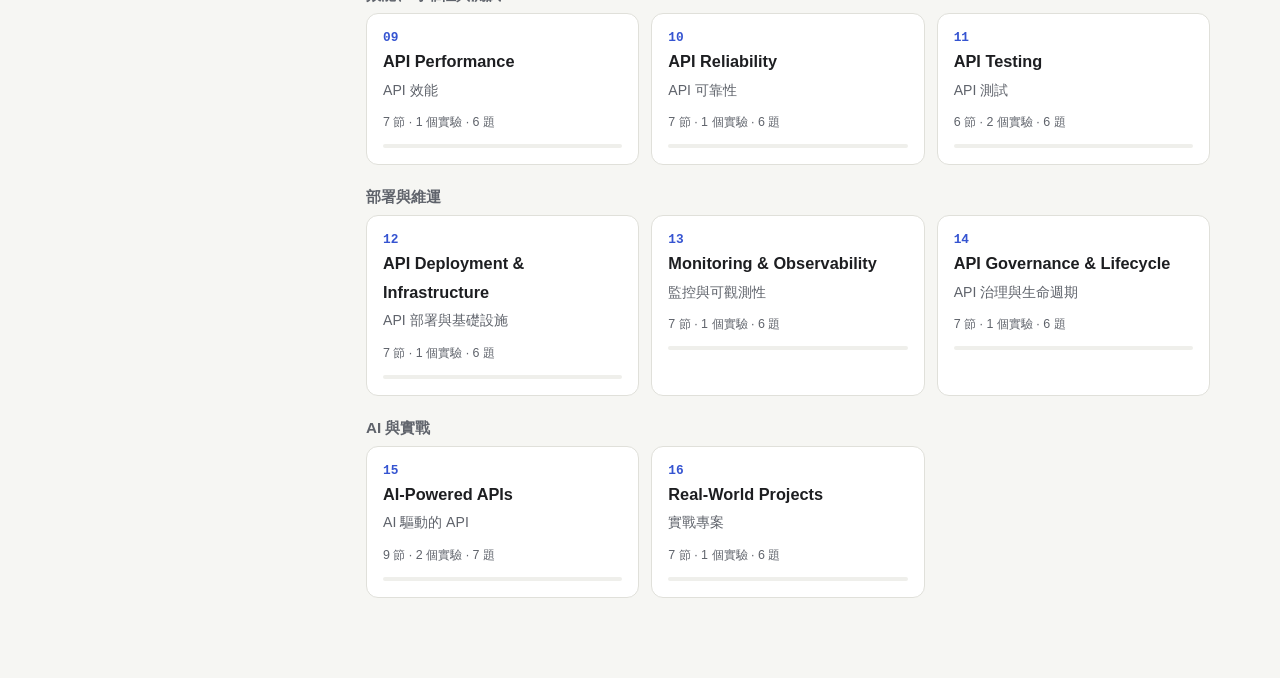
==== commit 3476d95b: "Make course work inside embedded frames - Use plain hash routes (#m04-labs, #m04-learn-jwt); legacy " ====
--- a/index.html
+++ b/index.html
@@ -10,7 +10,7 @@
 <body>
   <div class="layout">
     <aside class="side" aria-label="課程目錄">
-      <a class="brand" href="#/">API Engineering<small>從 HTTP 到 AI-Powered API</small></a>
+      <a class="brand" href="#home">API Engineering<small>從 HTTP 到 AI-Powered API</small></a>
       <div class="total">總進度 <span id="total-pct">0%</span><div class="total-track"><i id="total-bar"></i></div></div>
       <div class="search">
         <input id="search" type="search" placeholder="搜尋主題，例如 JWT、Saga…" aria-label="搜尋課程主題" autocomplete="off">
--- a/assets/style.css
+++ b/assets/style.css
@@ -100,7 +100,7 @@
 .nav-mod.complete .nav-bar i { background: var(--good); }
 
 .content { min-width: 0; }
-.topbar { position: sticky; top: 0; z-index: 20; display: flex; align-items: center; gap: 12px; padding: 10px 28px; background: color-mix(in srgb, var(--bg) 88%, transparent); backdrop-filter: blur(8px); border-bottom: 1px solid var(--border); }
+.topbar { position: sticky; top: env(safe-area-inset-top, 0px); z-index: 20; display: flex; align-items: center; gap: 12px; padding: 10px 28px; background: color-mix(in srgb, var(--bg) 88%, transparent); backdrop-filter: blur(8px); border-bottom: 1px solid var(--border); }
 #crumb { flex: 1; min-width: 0; font-size: .9rem; color: var(--muted); white-space: nowrap; overflow: hidden; text-overflow: ellipsis; }
 .icon-btn { border: 1px solid var(--border); background: var(--surface); color: var(--text); border-radius: 9px; height: 36px; min-width: 36px; padding: 0 10px; font: inherit; font-size: .88rem; cursor: pointer; }
 .icon-btn:hover { background: var(--surface-2); }
@@ -160,7 +160,7 @@
 .mod-prog { display: flex; align-items: center; gap: 12px; }
 .mod-prog .mp-bar { flex: 1; margin: 0; height: 6px; }
 .mp-text { font-size: .85rem; color: var(--muted); white-space: nowrap; }
-.tabs { position: sticky; top: 57px; z-index: 10; display: flex; gap: 4px; margin: 26px 0 22px; border-bottom: 1px solid var(--border); background: var(--bg); overflow-x: auto; scrollbar-width: none; }
+.tabs { position: sticky; top: calc(57px + env(safe-area-inset-top, 0px)); z-index: 10; display: flex; gap: 4px; margin: 26px 0 22px; border-bottom: 1px solid var(--border); background: var(--bg); overflow-x: auto; scrollbar-width: none; }
 .tabs a { padding: 10px 14px; color: var(--muted); border-bottom: 2px solid transparent; margin-bottom: -1px; white-space: nowrap; font-weight: 500; }
 .tabs a:hover { color: var(--text); text-decoration: none; }
 .tabs a.on { color: var(--text); border-bottom-color: var(--accent); }
@@ -366,7 +366,9 @@
 .empty { color: var(--muted); }
 
 #print-area { display: none; }
-.cert { border: 3px double #333; padding: 10mm; }
+.cert { border: 3px double #333; padding: 10mm; background: #fff; color: #111; }
+#cert-out:not(:empty) { margin-top: 16px; overflow-x: auto; }
+body::before { content: ""; position: fixed; inset: 0 0 auto; height: env(safe-area-inset-top, 0px); z-index: 30; background: var(--bg); }
 .cert-inner { border: 1px solid #999; padding: 18mm 14mm; text-align: center; color: #111; }
 .cert h1 { font-size: 30pt; margin: 4mm 0 8mm; letter-spacing: .3em; }
 .cert-eyebrow { letter-spacing: .3em; text-transform: uppercase; font-size: 10pt; color: #555; }
@@ -383,7 +385,7 @@
   #menu-btn { display: inline-block; }
   .topbar { padding: 8px 16px; }
   main { padding: 22px 16px 64px; }
-  .tabs { top: 53px; }
+  .tabs { top: calc(53px + env(safe-area-inset-top, 0px)); }
   .lesson, .lab, .sheet { padding: 18px 16px; }
   .report { grid-template-columns: 1fr; }
   .grid2 { grid-template-columns: 1fr; }
